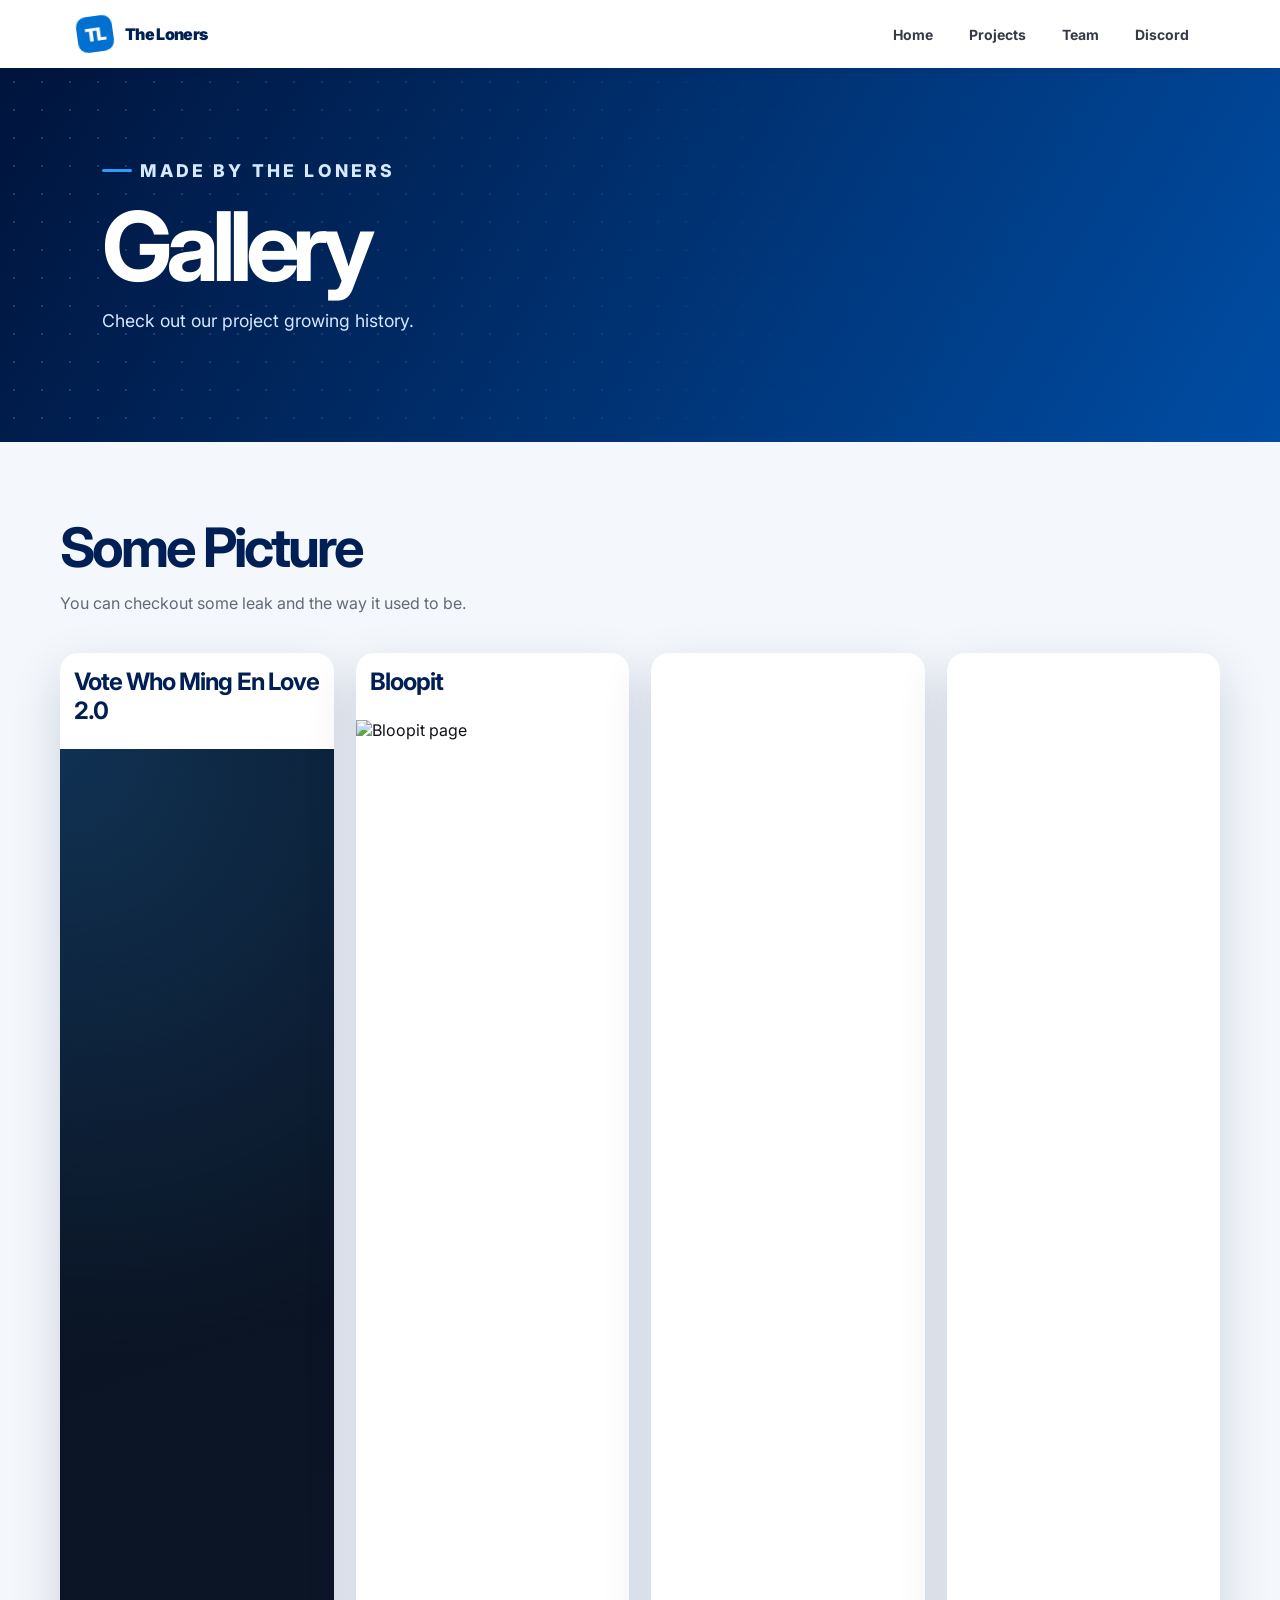
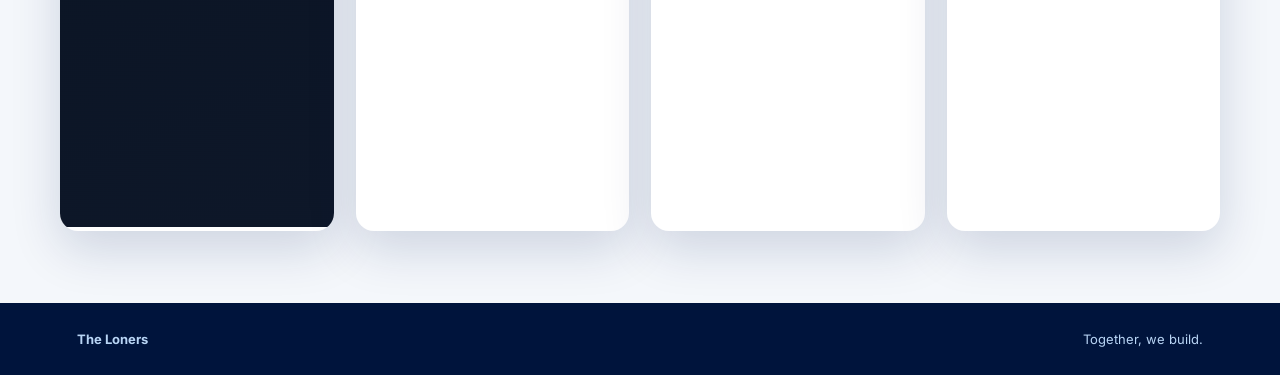
==== gallery.html @ 1d6a023c "Update gallery.html" ====
<!DOCTYPE html>
<html lang="en">
<head>
    <meta charset="utf-8">
    <meta name="viewport" content="width=device-width, initial-scale=1">
    <meta name="description" content="Meet The Loners team.">
    <title>Gallery | The Loners</title>
    <link rel="stylesheet" href="style.css">
</head>
<body>
    <header class="site-header">
        <a class="brand" href="index.html"><span class="brand-mark">TL</span><span>The Loners</span></a>
        <nav class="nav-links" aria-label="Main navigation">
            <a href="index.html">Home</a>
            <a href="projects.html">Projects</a>
            <a href="introduce.html">Team</a>
            <a href="https://discord.gg/5587x2Tt52" target="_blank" rel="noopener">Discord</a>
        </nav>
    </header>

    <main>
        <section class="page-hero">
            <p class="eyebrow">Made by The Loners</p>
            <h1>Gallery</h1>
            <p>Check out our project growing history.</p>
        </section>

        <section class="content">
            <div class="section-heading">
                <h2>Some Picture</h2>
                <p>You can checkout some leak and the way it used to be.</p>
            </div>

            <div class="grid">
                <a href="project/VWMEL2.0-img.html">
                    <article class="card">
                        <div class="card-body2">
                            <h2>Vote Who Ming En Love 2.0</h2>
                        </div>
                        <img class="project-img" src="sources/images/VWMEL.png" alt="VWMEL 2.0">
                    </article> 
                </a>
                <article class="card">
                    <div class="card-body2">
                        <h2>Bloopit</h2>
                    </div>
                    <img class="project-img" src="" alt="Bloopit page">
                </article>
                <article class="card">

                </article>
                <article class="card">

                </article>
            </div>
        </section>
    </main>

    <footer class="site-footer"><strong>The Loners</strong><span>Together, we build.</span></footer>
</body>
</html>
---- style.css ----
@import url("https://fonts.googleapis.com/css2?family=Inter:wght@400;500;600;700;800;900&display=swap");

:root {
    --blue: #0070d1;
    --blue-light: #2d9cff;
    --navy: #001f54;
    --ink: #101217;
    --muted: #626a78;
    --surface: #f4f7fb;
    --white: #fff;
    --shadow: 0 18px 50px rgba(0, 31, 84, 0.16);
}

* {
    box-sizing: border-box;
}

html {
    scroll-behavior: smooth;
}

body {
    margin: 0;
    background: var(--surface);
    color: var(--ink);
    font-family: "Inter", Arial, sans-serif;
}

a {
    color: inherit;
    text-decoration: none;
}

button {
    font: inherit;
}

.site-header {
    position: sticky;
    z-index: 20;
    top: 0;
    display: flex;
    align-items: center;
    justify-content: space-between;
    min-height: 68px;
    padding: 0 6vw;
    background: rgba(255, 255, 255, 0.94);
    box-shadow: 0 1px 12px rgba(0, 0, 0, 0.08);
    backdrop-filter: blur(14px);
}

.brand {
    display: flex;
    align-items: center;
    gap: 12px;
    color: var(--navy);
    font-weight: 900;
    letter-spacing: -0.04em;
}

.brand-mark {
    display: grid;
    width: 36px;
    height: 36px;
    place-items: center;
    border-radius: 10px;
    background: var(--blue);
    color: var(--white);
    font-size: 18px;
    transform: rotate(-8deg);
}

.nav-links {
    display: flex;
    align-items: center;
    gap: 8px;
}

.nav-links a {
    padding: 10px 14px;
    border-radius: 999px;
    color: #353b46;
    font-size: 14px;
    font-weight: 700;
    transition: 0.2s ease;
}

.nav-links a:hover,
.nav-links a.active {
    background: #e7f3ff;
    color: var(--blue);
}

.hero {
    position: relative;
    display: flex;
    min-height: calc(100vh - 68px);
    align-items: center;
    overflow: hidden;
    padding: 80px 8vw;
    background:
        linear-gradient(90deg, rgba(0, 13, 45, 0.98) 0%, rgba(0, 25, 79, 0.9) 48%, rgba(0, 35, 105, 0.42) 100%),
        url("sources/images/background-1.jpg") center/cover;
    color: var(--white);
}

.hero::before,
.page-hero::before {
    position: absolute;
    inset: 0;
    background-image: radial-gradient(rgba(255, 255, 255, 0.16) 1px, transparent 1px);
    background-size: 28px 28px;
    content: "";
    mask-image: linear-gradient(to right, black, transparent 70%);
}

.hero-content {
    position: relative;
    z-index: 1;
    width: min(720px, 100%);
}

.eyebrow {
    display: inline-flex;
    align-items: center;
    gap: 8px;
    margin: 0 0 18px;
    color: #71c2ff;
    font-size: 13px;
    font-weight: 800;
    letter-spacing: 0.18em;
    text-transform: uppercase;
}

.eyebrow::before {
    width: 30px;
    height: 3px;
    border-radius: 99px;
    background: var(--blue-light);
    content: "";
}

h1,
h2,
h3,
p {
    margin-top: 0;
}

.hero h1,
.page-hero h1 {
    max-width: 760px;
    margin-bottom: 22px;
    font-size: clamp(3.2rem, 9vw, 7.5rem);
    line-height: 0.88;
    letter-spacing: -0.075em;
}

.hero h1 span {
    display: block;
    color: #70c3ff;
}

.hero-copy {
    max-width: 610px;
    margin-bottom: 34px;
    color: #dce9fa;
    font-size: clamp(1rem, 2vw, 1.25rem);
    line-height: 1.7;
}

.action-row {
    display: flex;
    flex-wrap: wrap;
    gap: 12px;
}

.button {
    display: inline-flex;
    align-items: center;
    justify-content: center;
    gap: 10px;
    min-width: 150px;
    padding: 13px 22px;
    border: 2px solid transparent;
    border-radius: 999px;
    background: var(--blue);
    color: var(--white);
    cursor: pointer;
    font-size: 14px;
    font-weight: 800;
    transition: transform 0.2s ease, box-shadow 0.2s ease, background 0.2s ease;
    margin-bottom: 10px;
}

.button:hover {
    background: #1688e8;
    box-shadow: 0 0 0 4px rgba(255, 255, 255, 0.24);
    transform: translateY(-2px);
}

.button.secondary {
    border-color: rgba(255, 255, 255, 0.6);
    background: rgba(255, 255, 255, 0.08);
}

.button.dark {
    background: var(--ink);
}

.symbols {
    position: absolute;
    right: 5vw;
    bottom: 7vh;
    display: grid;
    grid-template-columns: repeat(2, 100px);
    gap: 22px;
    opacity: 0.85;
    transform: rotate(-12deg);
}

.symbol {
    display: grid;
    width: 100px;
    height: 100px;
    place-items: center;
    border: 7px solid rgba(255, 255, 255, 0.7);
    color: rgba(255, 255, 255, 0.8);
    font-size: 70px;
    font-weight: 300;
    line-height: 1;
}

.symbol.circle {
    border-radius: 50%;
}

.symbol.triangle {
    border: 0;
    font-size: 110px;
}

.symbol.cross {
    border: 0;
    font-size: 110px;
}

.content {
    width: min(1160px, calc(100% - 32px));
    margin: 0 auto;
    padding: 72px 0;
}

.section-heading {
    margin-bottom: 36px;
}

.section-heading h2 {
    margin-bottom: 10px;
    color: var(--navy);
    font-size: clamp(2rem, 5vw, 3.4rem);
    letter-spacing: -0.055em;
}

.section-heading p {
    max-width: 620px;
    color: var(--muted);
    line-height: 1.7;
}

.page-hero {
    position: relative;
    overflow: hidden;
    padding: 88px max(8vw, 20px);
    background: linear-gradient(120deg, #00143c, #004da4);
    color: var(--white);
}

.page-hero > * {
    position: relative;
    z-index: 1;
}

.page-hero h1 {
    margin-bottom: 18px;
    font-size: clamp(3rem, 8vw, 6rem);
}

.page-hero p {
    max-width: 680px;
    color: #d6e9ff;
    font-size: 1.1rem;
    line-height: 1.7;
}

.grid {
    display: grid;
    grid-template-columns: repeat(auto-fit, minmax(240px, 1fr));
    gap: 22px;
}

.card {
    overflow: hidden;
    border-radius: 18px;
    background: var(--white);
    box-shadow: var(--shadow);
    transition: transform 0.25s ease, box-shadow 0.25s ease;
}

.card:hover {
    box-shadow: 0 24px 60px rgba(0, 31, 84, 0.24);
    transform: translateY(-7px);
}

.card-image {
    width: 100%;
    height: 250px;
    object-fit: cover;
    background: linear-gradient(135deg, var(--navy), var(--blue));
}

.card-body {
    padding: 24px;
}

.card-body2 {
    padding: 14px;
}

.card h2,
.card h3 {
    margin-bottom: 10px;
    color: var(--navy);
    letter-spacing: -0.04em;
}

.card p,
.card li {
    color: var(--muted);
    line-height: 1.65;
}

.card ul {
    padding-left: 18px;
}

.tag {
    display: inline-block;
    margin-bottom: 14px;
    padding: 6px 10px;
    border-radius: 999px;
    background: #e7f3ff;
    color: var(--blue);
    font-size: 11px;
    font-weight: 900;
    letter-spacing: 0.12em;
    text-transform: uppercase;
}

.project-feature {
    display: grid;
    grid-template-columns: 1.2fr 0.8fr;
    overflow: hidden;
    border-radius: 24px;
    background: linear-gradient(135deg, #001a4d, #0066c8);
    box-shadow: var(--shadow);
    color: var(--white);
}

.project-feature .card-body {
    display: flex;
    flex-direction: column;
    align-items: flex-start;
    justify-content: center;
    padding: clamp(30px, 6vw, 70px);
}

.project-feature h2 {
    color: var(--white);
    font-size: clamp(2rem, 5vw, 4rem);
}

.project-feature p {
    color: #d9ebff;
    line-height: 1.7;
}

.project-art-bloopit,
.project-art {
    display: grid;
    min-height: 380px;
    place-items: center;
}

.project-art-bloopit {
    background:
        linear-gradient(rgba(0, 31, 84, 0.16), rgba(0, 31, 84, 0.16)),
        url("sources/images/bloopit3.0.png") center/cover;
}

.project-art {
    background:
        linear-gradient(rgba(0, 31, 84, 0.16), rgba(0, 31, 84, 0.16)),
        url("sources/images/background-1.jpg") center/cover;
}

.project-art-bloopit span,
.project-art span {
    padding: 18px 22px;
    border: 2px solid rgba(255, 255, 255, 0.5);
    border-radius: 16px;
    background: rgba(0, 31, 84, 0.62);
    font-weight: 900;
    letter-spacing: 0.16em;
    backdrop-filter: blur(10px);
}

.site-footer {
    display: flex;
    justify-content: space-between;
    gap: 20px;
    padding: 28px 6vw;
    background: #00143c;
    color: #b8d5f5;
    font-size: 13px;
}

@media (max-width: 760px) {
    .site-header {
        padding: 0 16px;
    }

    .brand span:last-child {
        display: none;
    }

    .nav-links {
        gap: 0;
    }

    .nav-links a {
        padding: 9px 10px;
        font-size: 12px;
    }

    .hero {
        min-height: calc(100vh - 68px);
        padding: 70px 22px;
    }

    .symbols {
        right: -30px;
        bottom: 18px;
        grid-template-columns: repeat(2, 55px);
        gap: 12px;
        opacity: 0.25;
    }

    .symbol {
        width: 55px;
        height: 55px;
        border-width: 4px;
        font-size: 48px;
    }

    .symbol.triangle,
    .symbol.cross {
        font-size: 65px;
    }

    .project-feature {
        grid-template-columns: 1fr;
    }

    .project-art {
        min-height: 240px;
    }

    .site-footer {
        flex-direction: column;
    }
}
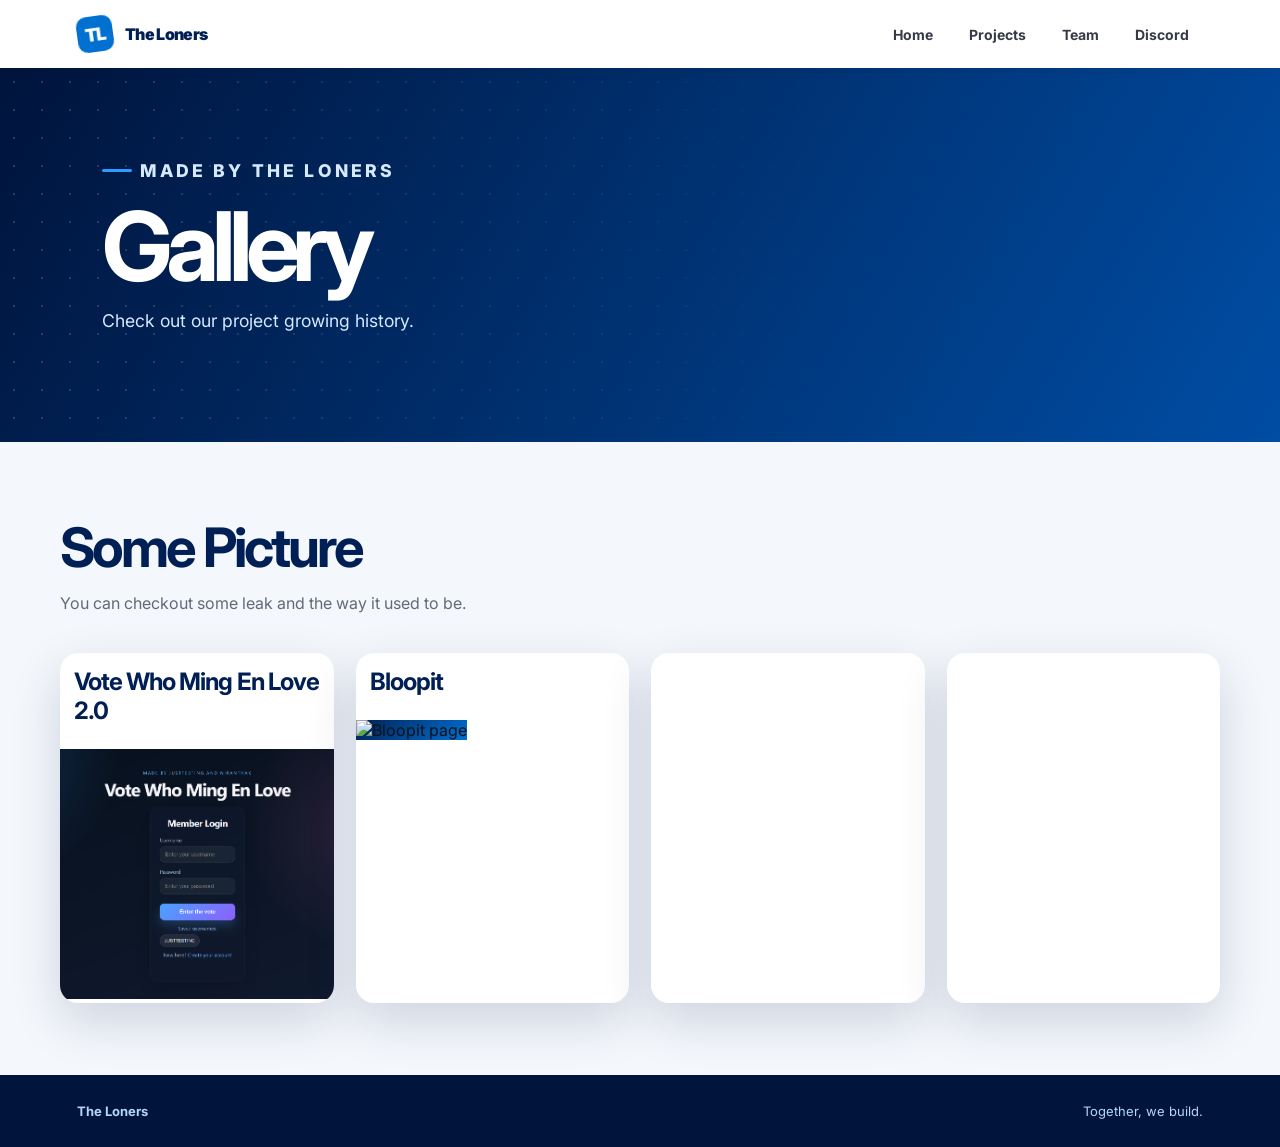
==== commit 6b183ca1: "Update gallery.html" ====
--- a/gallery.html
+++ b/gallery.html
@@ -37,14 +37,14 @@
                         <div class="card-body2">
                             <h2>Vote Who Ming En Love 2.0</h2>
                         </div>
-                        <img class="project-img" src="sources/images/VWMEL.png" alt="VWMEL 2.0">
+                        <img class="card-image" src="sources/images/VWMEL.png" alt="VWMEL 2.0">
                     </article> 
                 </a>
                 <article class="card">
                     <div class="card-body2">
                         <h2>Bloopit</h2>
                     </div>
-                    <img class="project-img" src="" alt="Bloopit page">
+                    <img class="card-image" src="" alt="Bloopit page">
                 </article>
                 <article class="card">
 
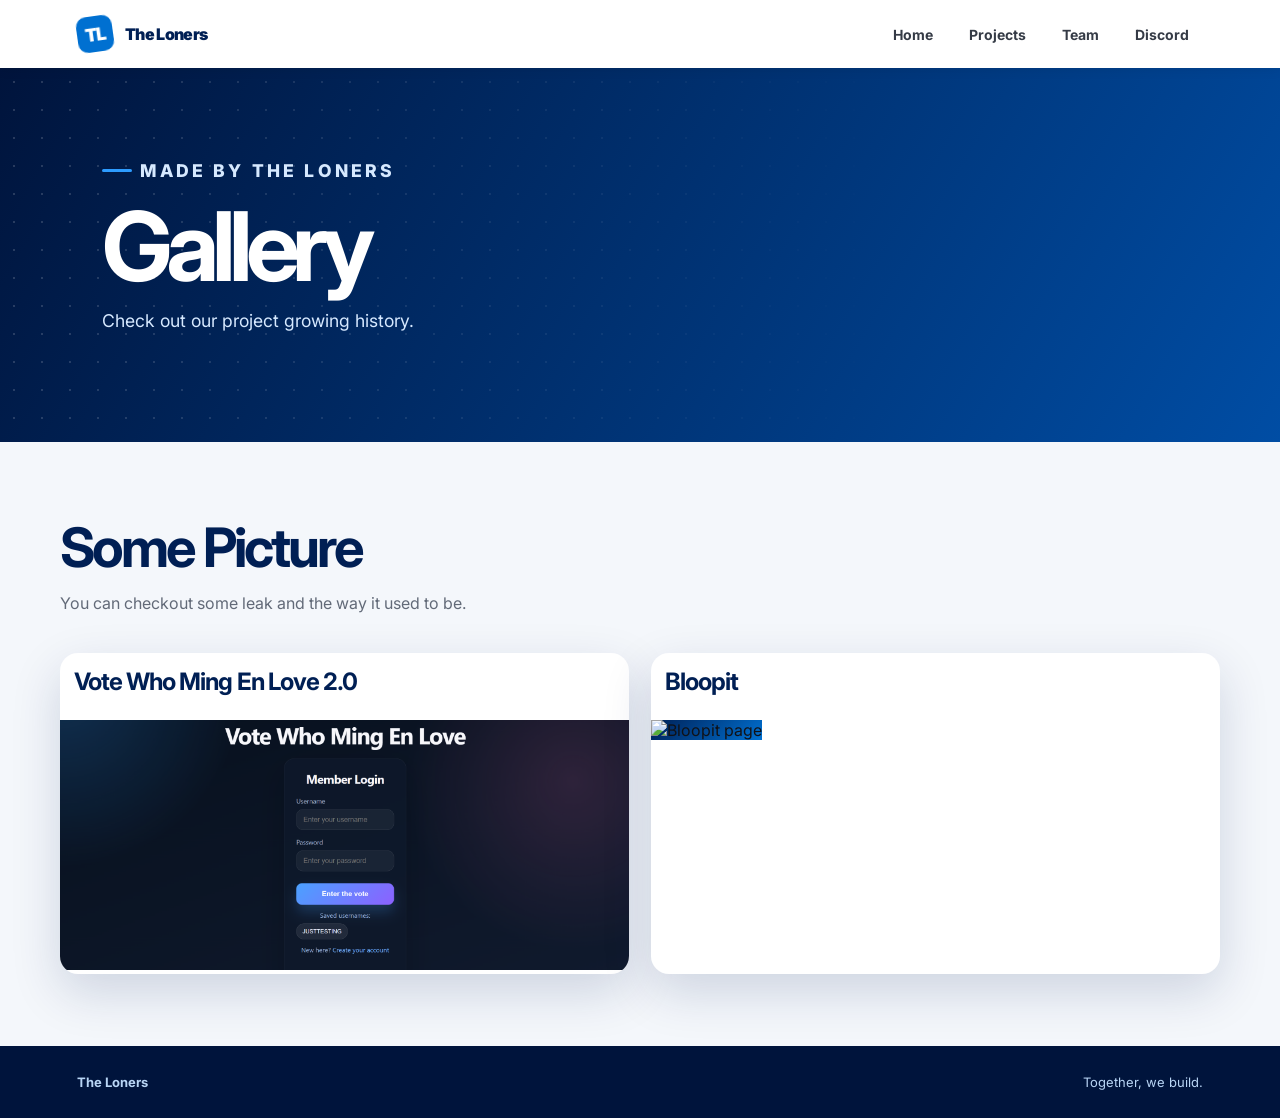
==== commit f0cdbea5: "Update gallery.html" ====
--- a/gallery.html
+++ b/gallery.html
@@ -32,12 +32,12 @@
             </div>
 
             <div class="grid">
-                <a href="project/VWMEL2.0-img.html">
+                <a href="projects-info/VWMEL2.0-img.html">
                     <article class="card">
                         <div class="card-body2">
                             <h2>Vote Who Ming En Love 2.0</h2>
                         </div>
-                        <img class="card-image" src="sources/images/VWMEL.png" alt="VWMEL 2.0">
+                        <img class="card-image" src="projects-info/VWMEL-1.png" alt="VWMEL 2.0">
                     </article> 
                 </a>
                 <article class="card">
@@ -46,12 +46,6 @@
                     </div>
                     <img class="card-image" src="" alt="Bloopit page">
                 </article>
-                <article class="card">
-
-                </article>
-                <article class="card">
-
-                </article>
             </div>
         </section>
     </main>
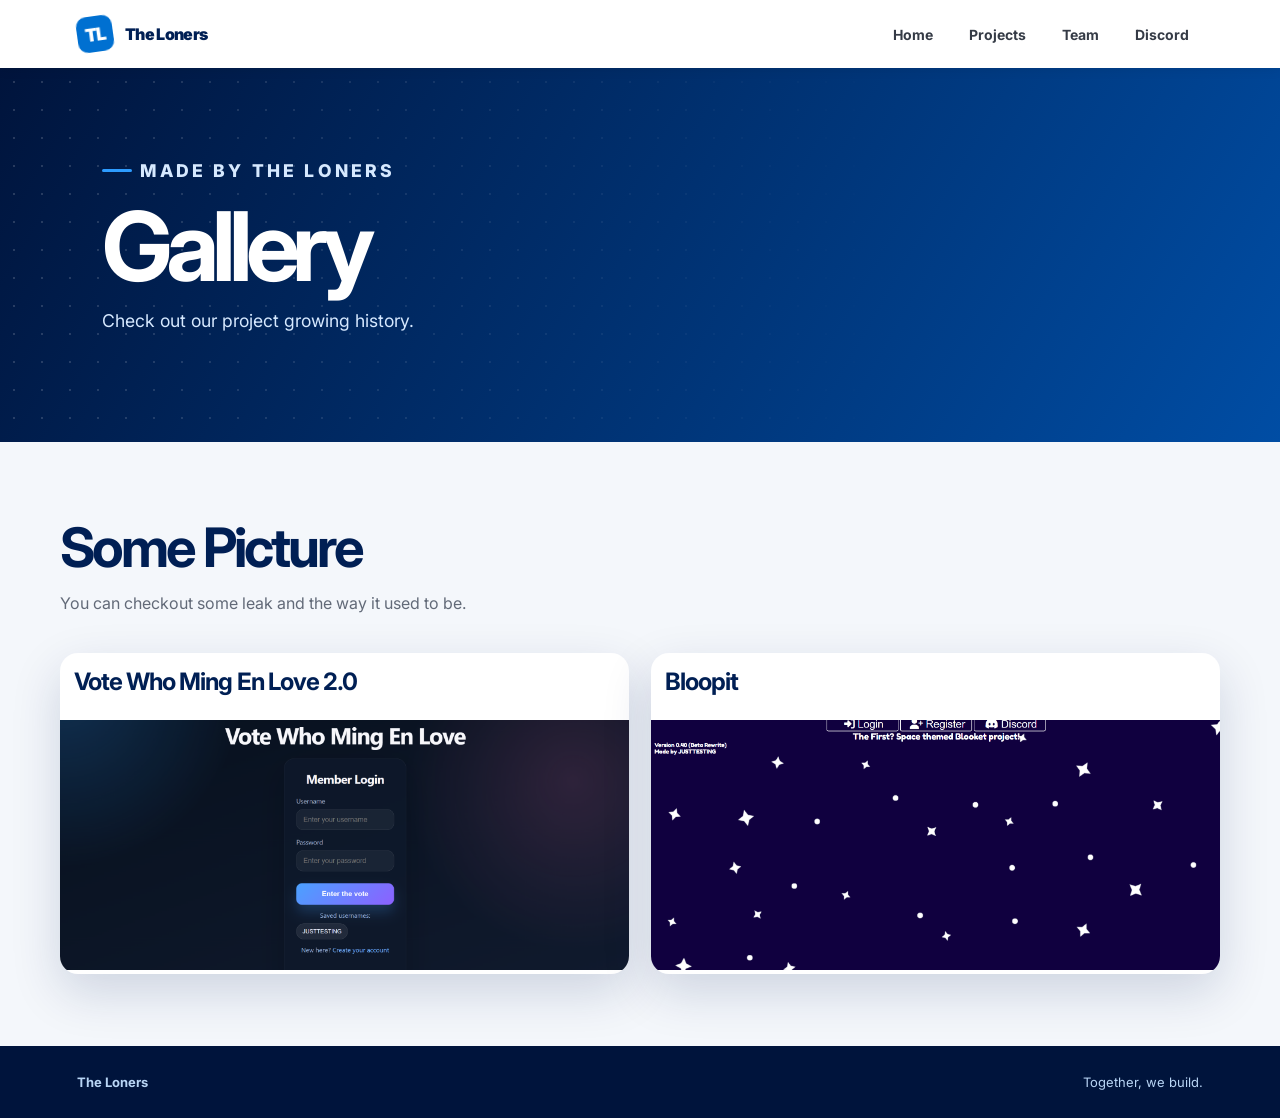
==== commit 252c92ed: "Update gallery.html" ====
--- a/gallery.html
+++ b/gallery.html
@@ -44,7 +44,7 @@
                     <div class="card-body2">
                         <h2>Bloopit</h2>
                     </div>
-                    <img class="card-image" src="" alt="Bloopit page">
+                    <img class="card-image" src="projects-info/bloopit-cover.png" alt="Bloopit page">
                 </article>
             </div>
         </section>
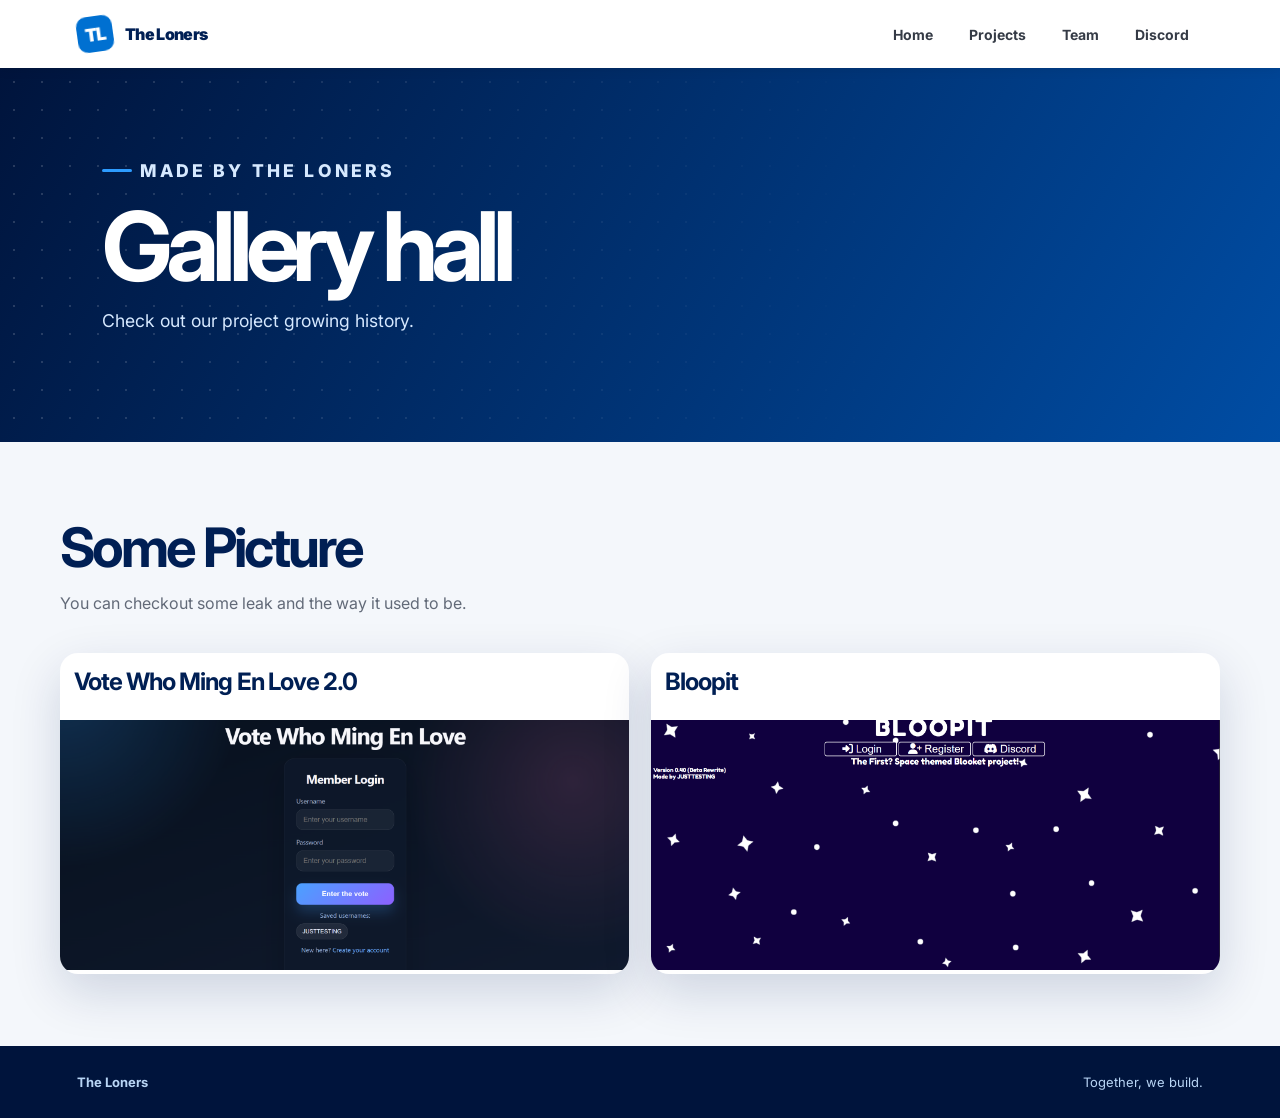
==== commit 951d15fc: "Update gallery.html" ====
--- a/gallery.html
+++ b/gallery.html
@@ -21,7 +21,7 @@
     <main>
         <section class="page-hero">
             <p class="eyebrow">Made by The Loners</p>
-            <h1>Gallery</h1>
+            <h1>Gallery hall</h1>
             <p>Check out our project growing history.</p>
         </section>
 
@@ -40,12 +40,14 @@
                         <img class="card-image" src="projects-info/VWMEL-1.png" alt="VWMEL 2.0">
                     </article> 
                 </a>
-                <article class="card">
-                    <div class="card-body2">
-                        <h2>Bloopit</h2>
-                    </div>
-                    <img class="card-image" src="projects-info/bloopit-cover.png" alt="Bloopit page">
-                </article>
+                <a href="project-info/bloopit-img.html">
+                    <article class="card">
+                        <div class="card-body2">
+                            <h2>Bloopit</h2>
+                        </div>
+                        <img class="card-image" src="projects-info/bloopit-cover.png" alt="Bloopit page">
+                    </article>
+                </a>
             </div>
         </section>
     </main>
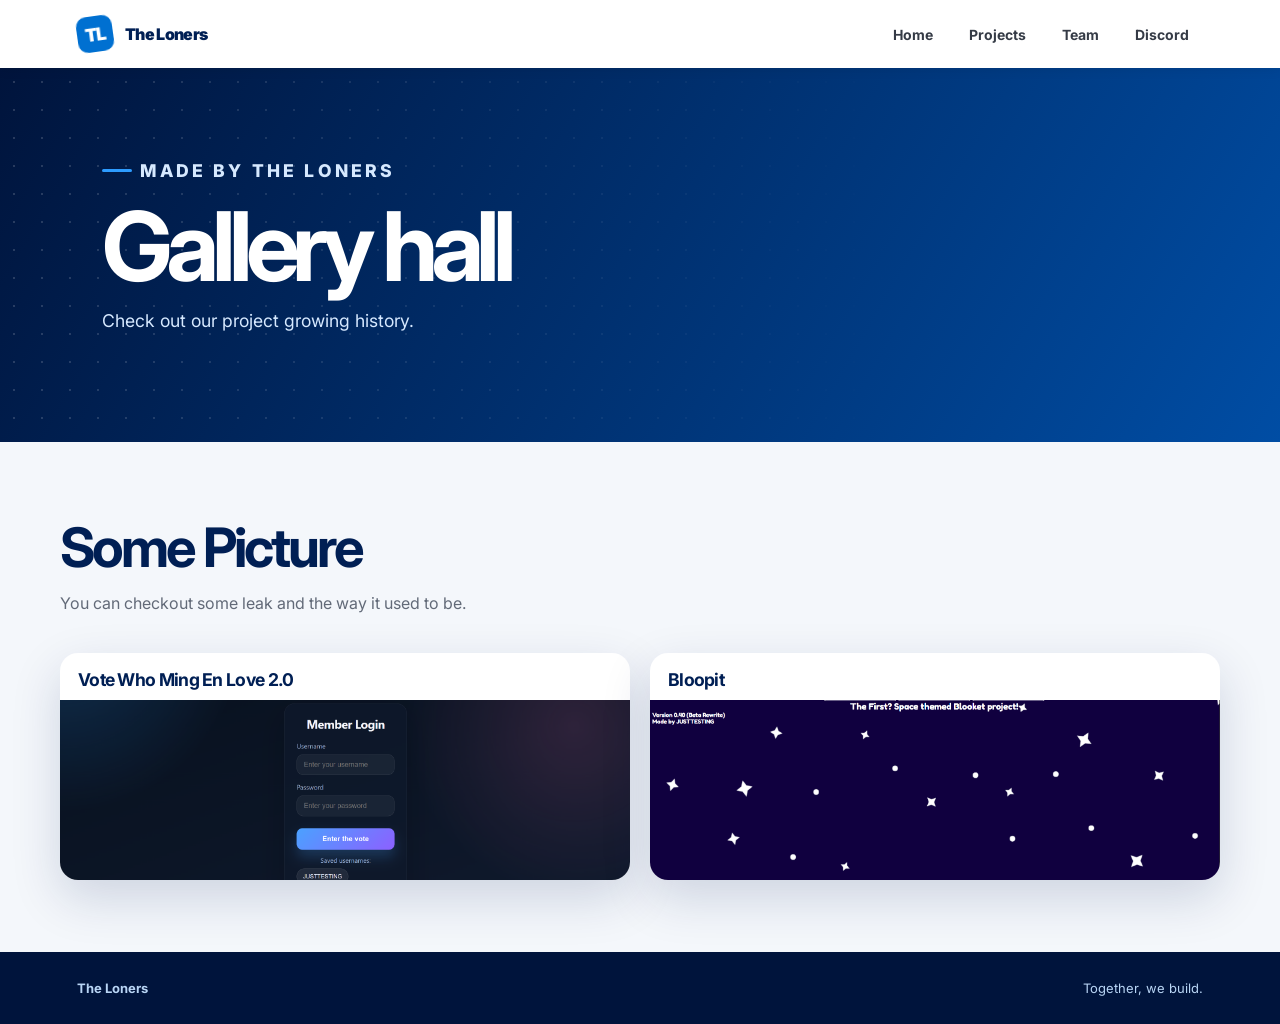
==== commit be6dc737: "Add files via upload" ====
--- a/gallery.html
+++ b/gallery.html
@@ -31,21 +31,21 @@
                 <p>You can checkout some leak and the way it used to be.</p>
             </div>
 
-            <div class="grid">
+            <div class="gallery-grid">
                 <a href="projects-info/VWMEL2.0-img.html">
-                    <article class="card">
+                    <article class="card gallery-card">
                         <div class="card-body2">
                             <h2>Vote Who Ming En Love 2.0</h2>
                         </div>
-                        <img class="card-image" src="projects-info/VWMEL-1.png" alt="VWMEL 2.0">
-                    </article> 
+                        <img class="card-image gallery-image" src="projects-info/VWMEL-1.png" alt="VWMEL 2.0">
+                    </article>
                 </a>
-                <a href="project-info/bloopit-img.html">
-                    <article class="card">
+                <a href="projects-info/VWMEL2.0-img.html">
+                    <article class="card gallery-card">
                         <div class="card-body2">
                             <h2>Bloopit</h2>
                         </div>
-                        <img class="card-image" src="projects-info/bloopit-cover.png" alt="Bloopit page">
+                        <img class="card-image gallery-image" src="projects-info/bloopit-cover.png" alt="Bloopit page">
                     </article>
                 </a>
             </div>
--- a/style.css
+++ b/style.css
@@ -334,6 +334,33 @@
     letter-spacing: -0.04em;
 }
 
+.gallery-grid {
+    display: grid;
+    grid-template-columns: repeat(auto-fit, minmax(220px, 1fr));
+    gap: 20px;
+}
+
+.gallery-card {
+    overflow: hidden;
+}
+
+.gallery-card .card-body2 {
+    padding: 16px 18px 10px;
+}
+
+.gallery-card h2 {
+    margin-bottom: 0;
+    font-size: 1.1rem;
+}
+
+.gallery-image {
+    display: block;
+    width: 100%;
+    height: 180px;
+    object-fit: cover;
+    object-position: center;
+}
+
 .card p,
 .card li {
     color: var(--muted);
@@ -357,62 +384,110 @@
     text-transform: uppercase;
 }
 
-.project-feature {
+.project-grid {
     display: grid;
-    grid-template-columns: 1.2fr 0.8fr;
+    grid-template-columns: repeat(2, minmax(0, 1fr));
+    gap: 24px;
+}
+
+.project-card {
+    position: relative;
+    display: block;
     overflow: hidden;
-    border-radius: 24px;
-    background: linear-gradient(135deg, #001a4d, #0066c8);
+    min-height: 360px;
+    border-radius: 26px;
+    background: var(--ink);
     box-shadow: var(--shadow);
     color: var(--white);
-}
-
-.project-feature .card-body {
+    isolation: isolate;
+    transition: transform 0.25s ease, box-shadow 0.25s ease;
+}
+
+.project-card:hover {
+    transform: translateY(-8px);
+    box-shadow: 0 30px 70px rgba(0, 31, 84, 0.24);
+}
+
+.project-card__image {
+    position: absolute;
+    inset: 0;
+    background-position: center;
+    background-size: cover;
+    transform: scale(1.03);
+    transition: transform 0.3s ease;
+}
+
+.project-card::before {
+    position: absolute;
+    inset: 0;
+    z-index: 1;
+    background: linear-gradient(180deg, rgba(0, 7, 23, 0.1) 0%, rgba(0, 7, 23, 0.9) 100%);
+    content: "";
+}
+
+.project-card__content,
+.project-card__hover {
+    position: absolute;
+    z-index: 2;
+    inset: auto 0 0 0;
+    padding: 24px;
+}
+
+.project-card__content {
     display: flex;
     flex-direction: column;
     align-items: flex-start;
-    justify-content: center;
-    padding: clamp(30px, 6vw, 70px);
-}
-
-.project-feature h2 {
+    transition: opacity 0.25s ease;
+}
+
+.project-card__content h3 {
+    margin-bottom: 10px;
     color: var(--white);
-    font-size: clamp(2rem, 5vw, 4rem);
-}
-
-.project-feature p {
-    color: #d9ebff;
-    line-height: 1.7;
-}
-
-.project-art-bloopit,
-.project-art {
-    display: grid;
-    min-height: 380px;
-    place-items: center;
-}
-
-.project-art-bloopit {
-    background:
-        linear-gradient(rgba(0, 31, 84, 0.16), rgba(0, 31, 84, 0.16)),
-        url("sources/images/bloopit3.0.png") center/cover;
-}
-
-.project-art {
-    background:
-        linear-gradient(rgba(0, 31, 84, 0.16), rgba(0, 31, 84, 0.16)),
-        url("sources/images/background-1.jpg") center/cover;
-}
-
-.project-art-bloopit span,
-.project-art span {
-    padding: 18px 22px;
-    border: 2px solid rgba(255, 255, 255, 0.5);
-    border-radius: 16px;
-    background: rgba(0, 31, 84, 0.62);
-    font-weight: 900;
-    letter-spacing: 0.16em;
-    backdrop-filter: blur(10px);
+    font-size: 1.55rem;
+    letter-spacing: -0.04em;
+}
+
+.project-card__content p {
+    margin-bottom: 0;
+    color: rgba(255, 255, 255, 0.86);
+    line-height: 1.6;
+}
+
+.project-card__hover {
+    display: flex;
+    flex-direction: column;
+    align-items: flex-start;
+    gap: 10px;
+    padding-top: 24px;
+    opacity: 0;
+    transform: translateY(12px);
+    transition: opacity 0.25s ease, transform 0.25s ease;
+    background: linear-gradient(180deg, rgba(0, 7, 23, 0.18) 0%, rgba(0, 7, 23, 0.92) 100%);
+}
+
+.project-card:hover .project-card__hover,
+.project-card:focus-within .project-card__hover {
+    opacity: 1;
+    transform: translateY(0);
+}
+
+.project-card:hover .project-card__content,
+.project-card:focus-within .project-card__content {
+    opacity: 0;
+}
+
+.project-card:hover .project-card__image,
+.project-card:focus-within .project-card__image {
+    transform: scale(1.08);
+}
+
+.project-card__link {
+    margin-top: 4px;
+    color: #8ed0ff;
+    font-size: 0.95rem;
+    font-weight: 700;
+    letter-spacing: 0.04em;
+    text-transform: uppercase;
 }
 
 .site-footer {
@@ -468,12 +543,12 @@
         font-size: 65px;
     }
 
-    .project-feature {
+    .project-grid {
         grid-template-columns: 1fr;
     }
 
-    .project-art {
-        min-height: 240px;
+    .project-card {
+        min-height: 320px;
     }
 
     .site-footer {
